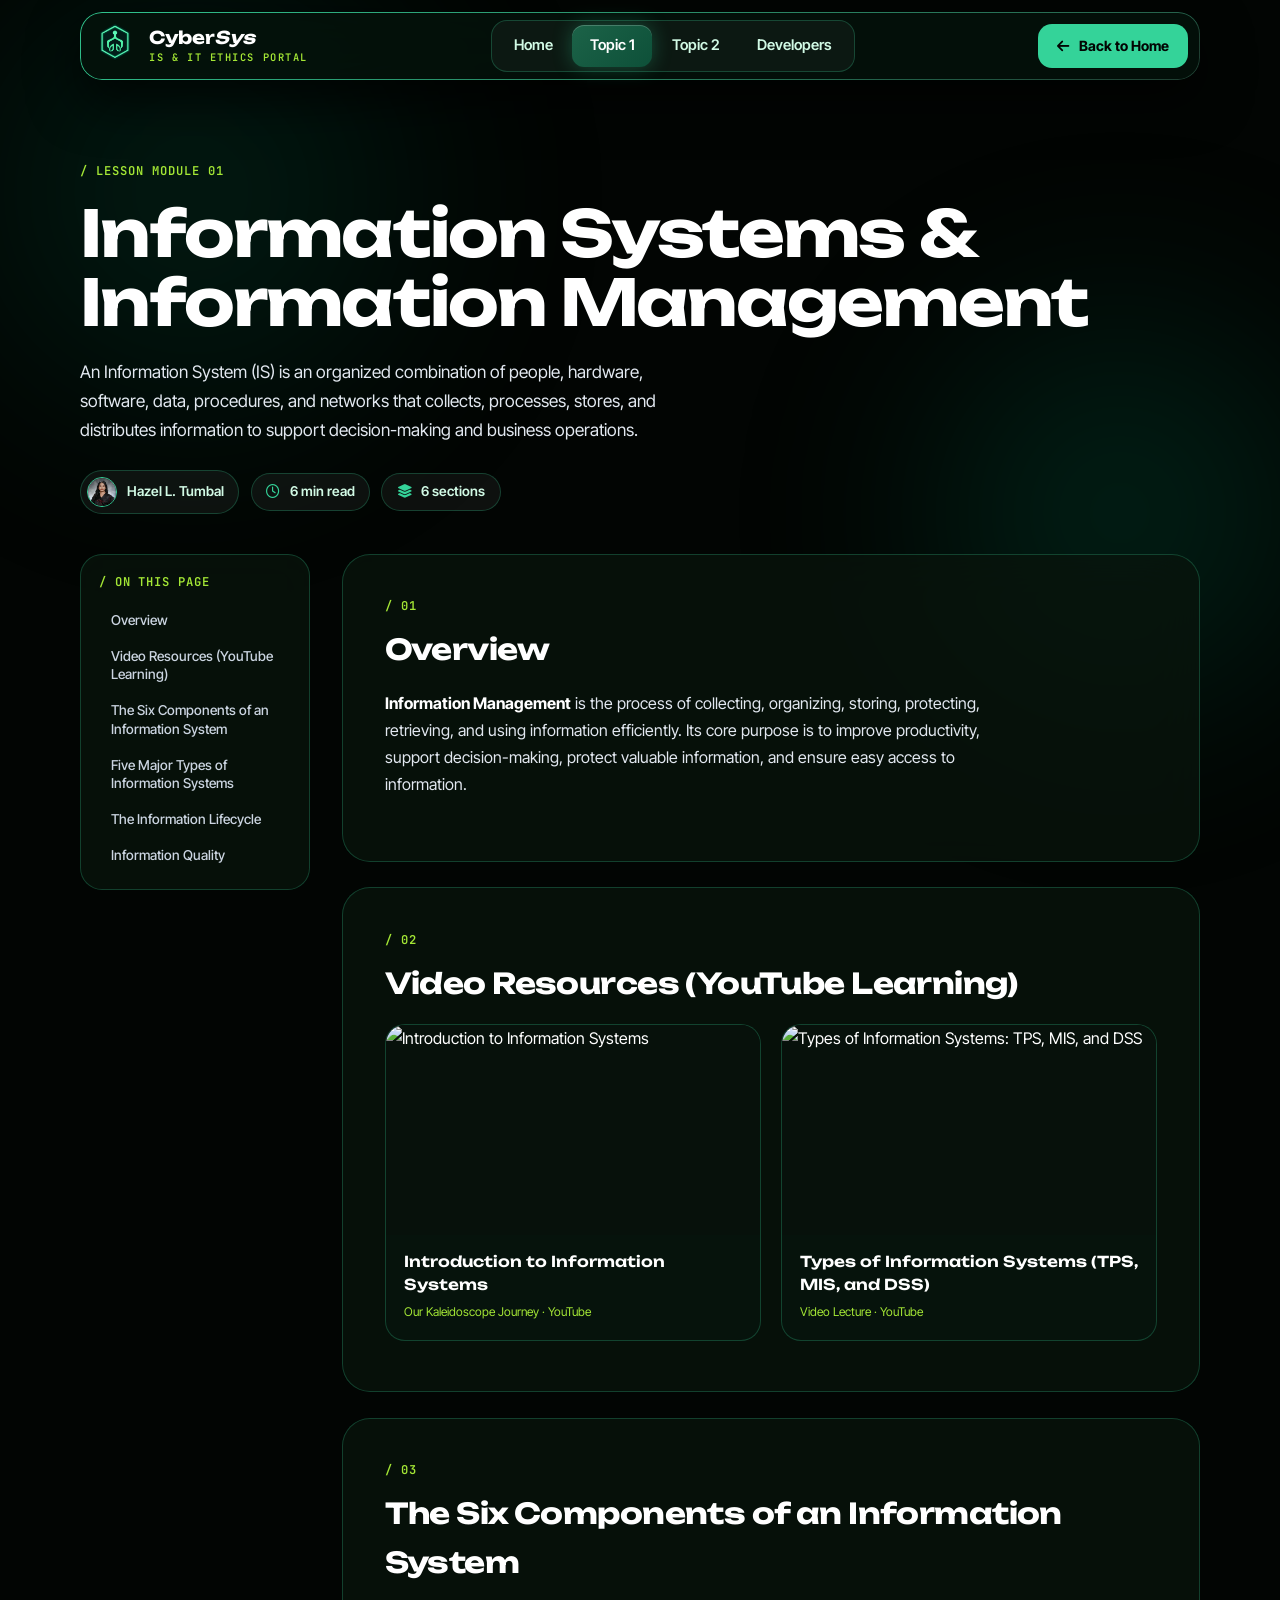
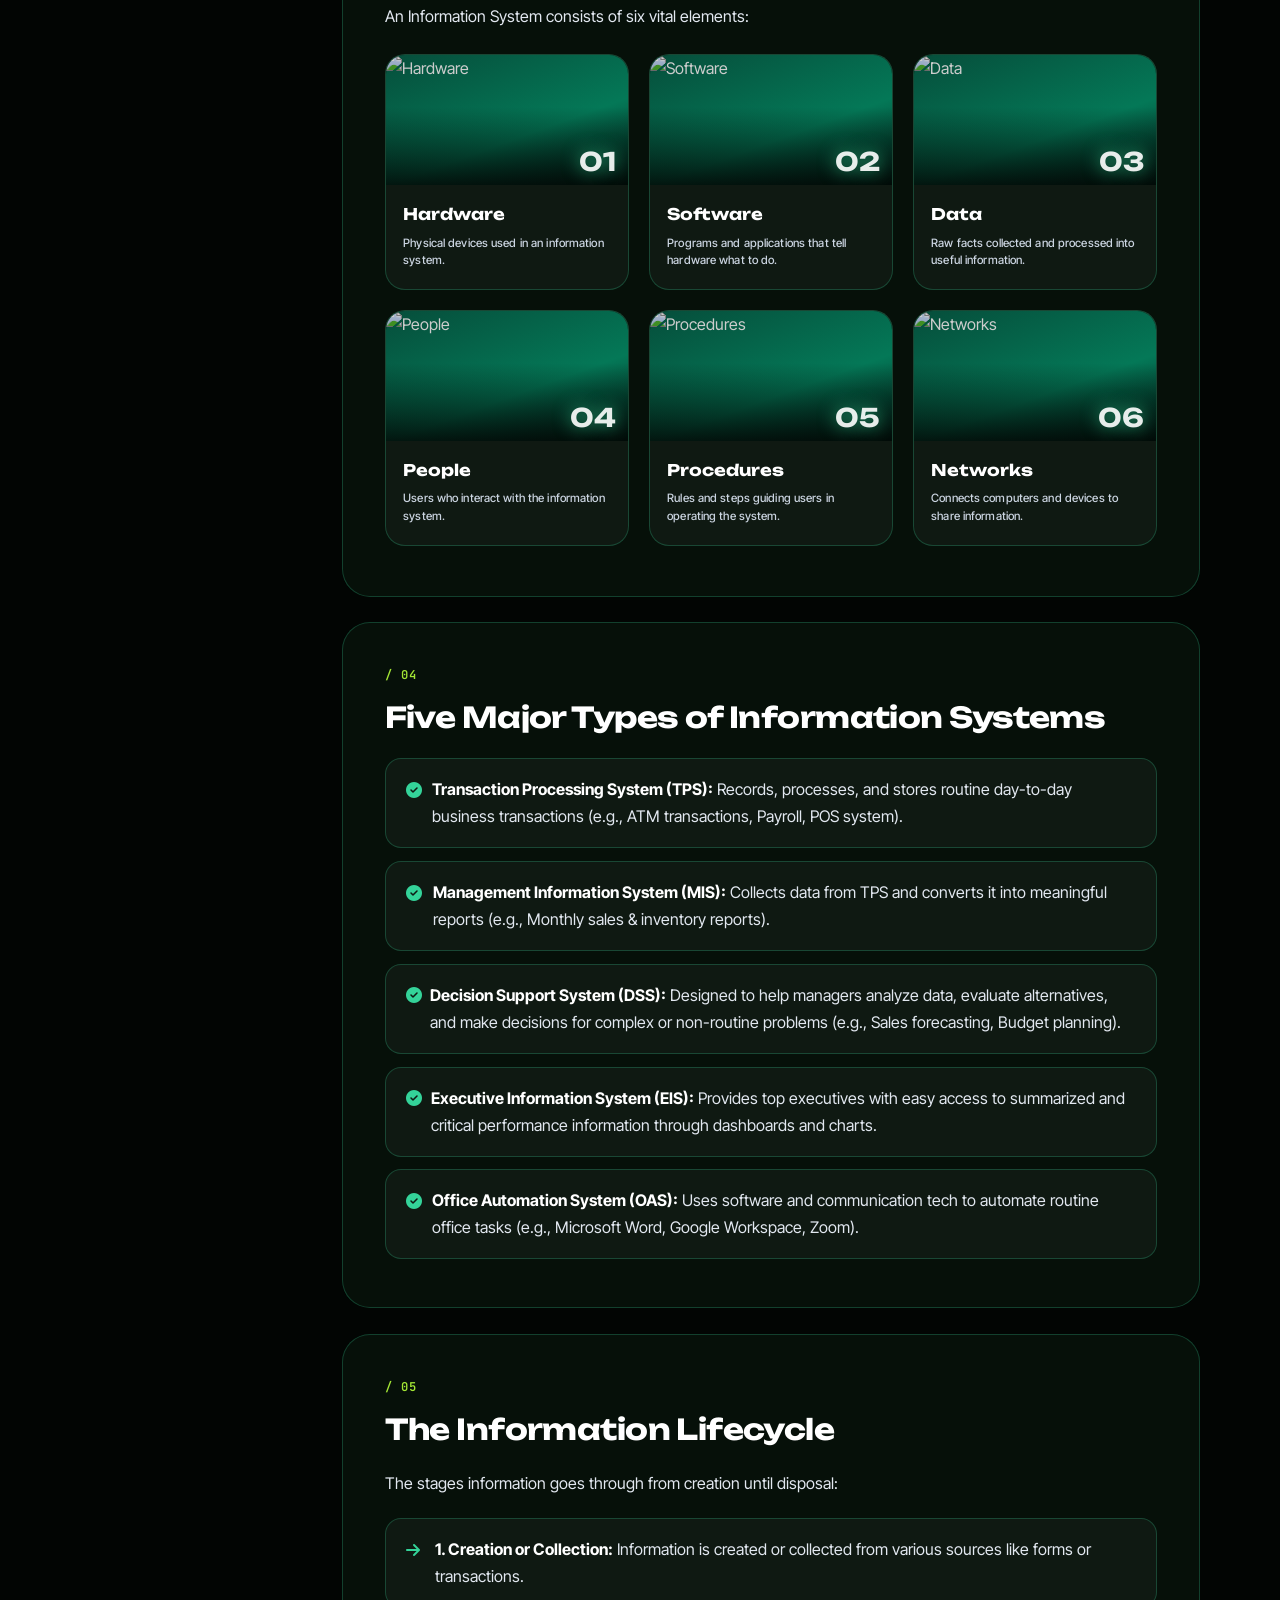
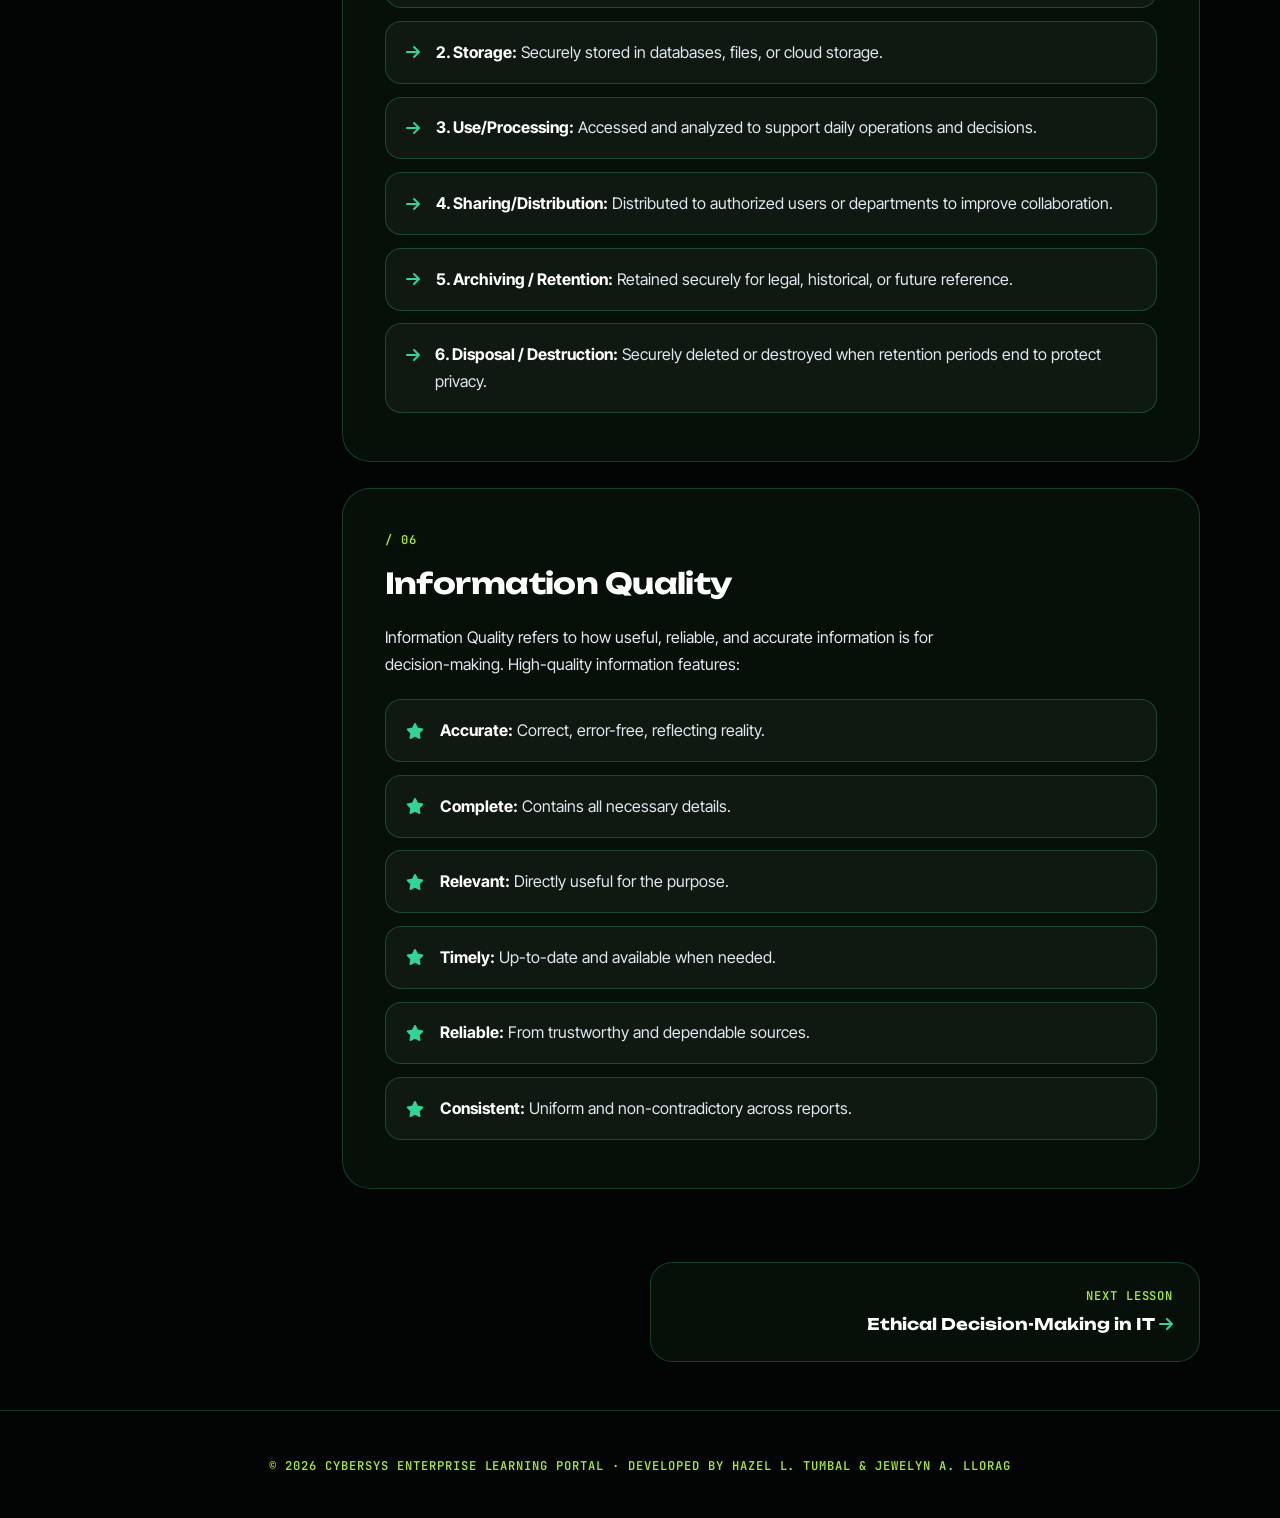
==== topic1.html @ 57023012 "Initial commit for Info It Ethics" ====
<!DOCTYPE html>
<html lang="en">
<head>
<meta charset="UTF-8">
<meta name="viewport" content="width=device-width, initial-scale=1, viewport-fit=cover">
<meta name="theme-color" content="#020503">
<link rel="preconnect" href="https://fonts.googleapis.com">
<link rel="preconnect" href="https://fonts.gstatic.com" crossorigin>
<link rel="icon" type="image/svg+xml" href="images/logo.png">
<title>Topic 1: Information Systems &amp; Information Management - CyberSys Portal</title>
<link rel="stylesheet" href="https://cdnjs.cloudflare.com/ajax/libs/font-awesome/6.4.0/css/all.min.css">
<link href="https://fonts.googleapis.com/css2?family=Unbounded:wght@400;600;700&family=Inter+Tight:wght@400;500;600;700&family=JetBrains+Mono:wght@400;500&display=swap" rel="stylesheet">
<link rel="stylesheet" href="assets/lesson.css">
</head>
<body>
<canvas id="fx" aria-hidden="true"></canvas>
<div class="cursor-glow" id="cg" aria-hidden="true"></div><div class="blob b1"></div><div class="blob b2"></div>
<header class="nav" id="nav"><div class="bar">
  <a href="index.html" class="brand" aria-label="CyberSys home"><span class="mark"><img src="images/logo.png" alt="" width="42" height="42"></span><span class="bt"><b>Cyber<em>Sys</em></b><small>IS &amp; IT Ethics Portal</small></span></a>
  <button class="burger" id="burger" aria-label="Open menu" aria-expanded="false" aria-controls="links"><i class="fa-solid fa-bars"></i></button>
  <ul class="links" id="links">
    <li><a href="index.html">Home</a></li><li><a href="topic1.html" class="active">Topic 1</a></li><li><a href="topic2.html">Topic 2</a></li><li><a href="index.html#developers">Developers</a></li>
  </ul>
  <a href="index.html" class="cta"><i class="fa-solid fa-arrow-left"></i> Back to Home</a>
  <span class="prog" aria-hidden="true"><i id="prog"></i></span>
</div></header>
<section class="lhero"><div class="wrap">
  <span class="mono">/ Lesson Module 01</span>
  <h1 id="title">Information Systems &amp; Information Management</h1>
  <p class="lead fu">An Information System (IS) is an organized combination of people, hardware, software, data, procedures, and networks that collects, processes, stores, and distributes information to support decision-making and business operations.</p>
  <div class="chips fu"><span class="chip"><img src="images/mee.jpg" alt="Hazel L. Tumbal" decoding="async">Hazel L. Tumbal</span><span class="chip t"><i class="fa-regular fa-clock"></i> 6 min read</span><span class="chip t"><i class="fa-solid fa-layer-group"></i> 6 sections</span></div>
</div></section>
<main class="wrap layout">
  <nav class="toc" aria-label="On this page"><span class="mono">/ On this page</span><a href="#overview">Overview</a><a href="#video-resources-youtube-learning">Video Resources (YouTube Learning)</a><a href="#the-six-components-of-an-information-system">The Six Components of an Information System</a><a href="#five-major-types-of-information-systems">Five Major Types of Information Systems</a><a href="#the-information-lifecycle">The Information Lifecycle</a><a href="#information-quality">Information Quality</a></nav>
  <div>
<section class="glass sec" id="overview"><span class="mono">/ 01</span><h2>Overview</h2><p><strong>Information Management</strong> is the process of collecting, organizing, storing, protecting, retrieving, and using information efficiently. Its core purpose is to improve productivity, support decision-making, protect valuable information, and ensure easy access to information.</p></section>
<section class="glass sec" id="video-resources-youtube-learning"><span class="mono">/ 02</span><h2>Video Resources (YouTube Learning)</h2>
   

<div class="video-grid">

  <a class="video-card"
     href="https://www.youtube.com/watch?v=g8059-8QDNk"
     target="_blank"
     rel="noopener noreferrer">

    <div class="video-thumbnail">
      <img
        src="https://img.youtube.com/vi/g8059-8QDNk/hqdefault.jpg"
        alt="Introduction to Information Systems"
        loading="lazy">

      <span class="video-play">
        <i class="fa-brands fa-youtube"></i>
      </span>
    </div>

    <div class="video-info">
      <h3>Introduction to Information Systems</h3>
      <p>Our Kaleidoscope Journey · YouTube</p>
    </div>
  </a>

  <a class="video-card"
     href="https://www.youtube.com/watch?v=nQ4Q3iN7TMM"
     target="_blank"
     rel="noopener noreferrer">

    <div class="video-thumbnail">
      <img
        src="https://img.youtube.com/vi/nQ4Q3iN7TMM/hqdefault.jpg"
        alt="Types of Information Systems: TPS, MIS, and DSS"
        loading="lazy">

      <span class="video-play">
        <i class="fa-brands fa-youtube"></i>
      </span>
    </div>

    <div class="video-info">
      <h3>Types of Information Systems (TPS, MIS, and DSS)</h3>
      <p>Video Lecture · YouTube</p>
    </div>
  </a>

</div>



    </section>
<section class="glass sec" id="the-six-components-of-an-information-system"><span class="mono">/ 03</span><h2>The Six Components of an Information System</h2>
    <p>An Information System consists of six vital elements:</p>
    
    <div class="showcase">
      <div class="rotate-card">
        <div class="ci"><img src="https://images.unsplash.com/photo-1518770660439-4636190af475?w=500&auto=format&fit=crop&q=60" alt="Hardware" loading="lazy"><span class="num">01</span></div><h4>Hardware</h4>
        <p class="mono">Physical devices used in an information system.</p>
      </div>
      <div class="rotate-card">
        <div class="ci"><img src="https://images.unsplash.com/photo-1555066931-4365d14bab8c?w=500&auto=format&fit=crop&q=60" alt="Software" loading="lazy"><span class="num">02</span></div><h4>Software</h4>
        <p class="mono">Programs and applications that tell hardware what to do.</p>
      </div>
      <div class="rotate-card">
        <div class="ci"><img src="https://images.unsplash.com/photo-1551288049-bebda4e38f71?w=500&auto=format&fit=crop&q=60" alt="Data" loading="lazy"><span class="num">03</span></div><h4>Data</h4>
        <p class="mono">Raw facts collected and processed into useful information.</p>
      </div>
      <div class="rotate-card">
        <div class="ci"><img src="https://images.unsplash.com/photo-1522071820081-009f0129c71c?w=500&auto=format&fit=crop&q=60" alt="People" loading="lazy"><span class="num">04</span></div><h4>People</h4>
        <p class="mono">Users who interact with the information system.</p>
      </div>
      <div class="rotate-card">
        <div class="ci"><img src="https://images.unsplash.com/photo-1454165804606-c3d57bc86b40?w=500&auto=format&fit=crop&q=60" alt="Procedures" loading="lazy"><span class="num">05</span></div><h4>Procedures</h4>
        <p class="mono">Rules and steps guiding users in operating the system.</p>
      </div>
      <div class="rotate-card">
        <div class="ci"><img src="https://images.unsplash.com/photo-1544197150-b99a580bb7a8?w=500&auto=format&fit=crop&q=60" alt="Networks" loading="lazy"><span class="num">06</span></div><h4>Networks</h4>
        <p class="mono">Connects computers and devices to share information.</p>
      </div>
    </div>

    </section>
<section class="glass sec" id="five-major-types-of-information-systems"><span class="mono">/ 04</span><h2>Five Major Types of Information Systems</h2>
    <ul class="points">
      <li><i class="fa-solid fa-circle-check"></i><span><strong>Transaction Processing System (TPS):</strong> Records, processes, and stores routine day-to-day business transactions (e.g., ATM transactions, Payroll, POS system).</span></li>
      <li><i class="fa-solid fa-circle-check"></i><span><strong>Management Information System (MIS):</strong> Collects data from TPS and converts it into meaningful reports (e.g., Monthly sales &amp; inventory reports).</span></li>
      <li><i class="fa-solid fa-circle-check"></i><span><strong>Decision Support System (DSS):</strong> Designed to help managers analyze data, evaluate alternatives, and make decisions for complex or non-routine problems (e.g., Sales forecasting, Budget planning).</span></li>
      <li><i class="fa-solid fa-circle-check"></i><span><strong>Executive Information System (EIS):</strong> Provides top executives with easy access to summarized and critical performance information through dashboards and charts.</span></li>
      <li><i class="fa-solid fa-circle-check"></i><span><strong>Office Automation System (OAS):</strong> Uses software and communication tech to automate routine office tasks (e.g., Microsoft Word, Google Workspace, Zoom).</span></li>
    </ul>

    </section>
<section class="glass sec" id="the-information-lifecycle"><span class="mono">/ 05</span><h2>The Information Lifecycle</h2>
    <p>The stages information goes through from creation until disposal:</p>
    <ul class="points">
      <li><i class="fa-solid fa-arrow-right"></i><span><strong>1. Creation or Collection:</strong> Information is created or collected from various sources like forms or transactions.</span></li>
      <li><i class="fa-solid fa-arrow-right"></i><span><strong>2. Storage:</strong> Securely stored in databases, files, or cloud storage.</span></li>
      <li><i class="fa-solid fa-arrow-right"></i><span><strong>3. Use/Processing:</strong> Accessed and analyzed to support daily operations and decisions.</span></li>
      <li><i class="fa-solid fa-arrow-right"></i><span><strong>4. Sharing/Distribution:</strong> Distributed to authorized users or departments to improve collaboration.</span></li>
      <li><i class="fa-solid fa-arrow-right"></i><span><strong>5. Archiving / Retention:</strong> Retained securely for legal, historical, or future reference.</span></li>
      <li><i class="fa-solid fa-arrow-right"></i><span><strong>6. Disposal / Destruction:</strong> Securely deleted or destroyed when retention periods end to protect privacy.</span></li>
    </ul>

    </section>
<section class="glass sec" id="information-quality"><span class="mono">/ 06</span><h2>Information Quality</h2>
    <p>Information Quality refers to how useful, reliable, and accurate information is for decision-making. High-quality information features:</p>
    <ul class="points">
      <li><i class="fa-solid fa-star"></i><span><strong>Accurate:</strong> Correct, error-free, reflecting reality.</span></li>
      <li><i class="fa-solid fa-star"></i><span><strong>Complete:</strong> Contains all necessary details.</span></li>
      <li><i class="fa-solid fa-star"></i><span><strong>Relevant:</strong> Directly useful for the purpose.</span></li>
      <li><i class="fa-solid fa-star"></i><span><strong>Timely:</strong> Up-to-date and available when needed.</span></li>
      <li><i class="fa-solid fa-star"></i><span><strong>Reliable:</strong> From trustworthy and dependable sources.</span></li>
      <li><i class="fa-solid fa-star"></i><span><strong>Consistent:</strong> Uniform and non-contradictory across reports.</span></li>
    </ul>
  </section>
  </div>
</main>
<div class="wrap pager"><span></span><a class="pg next" href="topic2.html"><span class="mono">Next lesson</span><b>Ethical Decision-Making in IT <i class="fa-solid fa-arrow-right"></i></b></a></div>
<footer><span class="mono">© 2026 CyberSys Enterprise Learning Portal · Developed by Hazel L. Tumbal &amp; Jewelyn A. Llorag</span></footer>
<button class="top" id="top" aria-label="Back to top"><i class="fa-solid fa-arrow-up"></i></button>
<script src="assets/lesson.js"></script>
</body>
</html>
---- assets/lesson.css ----
:root{--bg:#020503;--glass:rgba(8,20,13,.75);--glass-2:rgba(255,255,255,.05);--neon:#34d399;--emerald:#10b981;--muted:#a3e635;--line:rgba(52,211,153,.25);
--ease:cubic-bezier(.22,1,.36,1);--spring:cubic-bezier(.34,1.56,.64,1);--display:'Unbounded','Inter Tight',system-ui,sans-serif;--sans:'Inter Tight',system-ui,sans-serif;--mono:'JetBrains Mono',ui-monospace,monospace}
*{margin:0;padding:0;box-sizing:border-box}
html{scroll-behavior:smooth;scroll-padding-top:100px;-webkit-text-size-adjust:100%}
body{background:var(--bg);color:#fff;font-family:var(--sans);line-height:1.7;overflow-x:hidden}
a{color:inherit}:focus-visible{outline:2px solid var(--neon);outline-offset:3px;border-radius:8px}
.wrap{width:min(1120px,100% - 2.5rem);margin-inline:auto}
.mono{font-family:var(--mono);font-size:.76rem;letter-spacing:.08em;text-transform:uppercase;color:var(--muted);font-weight:600}
#fx{position:fixed;inset:0;width:100%;height:100%;z-index:-2;pointer-events:none}
.blob{position:fixed;z-index:-1;pointer-events:none;filter:blur(90px);opacity:.3;will-change:transform;animation:morph 16s ease-in-out infinite alternate}
.b1{width:50vmax;height:50vmax;left:-10vmax;top:-10vmax;background:radial-gradient(circle,#065f46,transparent 70%)}
.b2{width:45vmax;height:45vmax;right:-10vmax;top:25vh;background:radial-gradient(circle,#047857,transparent 70%);animation-delay:-6s}
@keyframes morph{0%{border-radius:40% 60% 50% 50%/40% 50% 60% 50%}100%{border-radius:60% 40% 40% 60%/50% 60% 50% 50%;transform:translate(3vmax,4vmax) rotate(30deg)}}
.cursor-glow{position:fixed;left:0;top:0;width:520px;height:520px;margin:-260px 0 0 -260px;z-index:-1;pointer-events:none;border-radius:50%;background:radial-gradient(circle,rgba(52,211,153,.13),transparent 65%);transform:translate3d(-999px,-999px,0)}
/* nav */
.nav{position:fixed;top:calc(12px + env(safe-area-inset-top,0));left:0;right:0;z-index:1000;transition:transform .6s var(--ease)}
.nav.hide{transform:translateY(-140%)}
.bar{position:relative;width:min(1120px,100% - 1.5rem);margin-inline:auto;height:68px;display:flex;align-items:center;justify-content:space-between;gap:1rem;padding:0 .75rem 0 .9rem;background:rgba(4,18,11,.85);backdrop-filter:blur(24px) saturate(1.8);-webkit-backdrop-filter:blur(24px) saturate(1.8);border-radius:22px;box-shadow:0 20px 50px rgba(0,0,0,.7),inset 0 1px 0 rgba(52,211,153,.2);animation:barIn 1s var(--ease) both;transition:height .45s var(--ease),width .5s var(--ease)}
.nav.scrolled .bar{height:58px;width:min(1000px,100% - 1.5rem)}
@keyframes barIn{from{opacity:0;transform:translateY(-30px) scale(.97)}}
.bar::before{content:"";position:absolute;inset:0;border-radius:inherit;padding:1px;pointer-events:none;background:linear-gradient(120deg,rgba(52,211,153,.9),rgba(255,255,255,.1) 40%,rgba(16,185,129,.9),rgba(255,255,255,.1) 80%,rgba(52,211,153,.9));background-size:300% 100%;animation:edge 8s linear infinite;-webkit-mask:linear-gradient(#000 0 0) content-box,linear-gradient(#000 0 0);-webkit-mask-composite:xor;mask-composite:exclude}
@keyframes edge{to{background-position:300% 0}}
.brand{display:flex;align-items:center;gap:.8rem;text-decoration:none}
.brand i{position:relative;display:grid;place-items:center;width:42px;height:42px;border-radius:14px;background:linear-gradient(135deg,#059669,#10b981);box-shadow:0 0 25px rgba(16,185,129,.6)}
.brand i::after{content:"";position:absolute;inset:-4px;border-radius:17px;border:1px solid rgba(52,211,153,.6);animation:ping 2.8s var(--ease) infinite}
@keyframes ping{0%{opacity:.8;transform:scale(.9)}100%{opacity:0;transform:scale(1.35)}}
.bt{display:grid;line-height:1.1}.bt b{font-family:var(--display);font-size:1.1rem;letter-spacing:-.02em}
.bt small{font:600 .65rem var(--mono);letter-spacing:.15em;text-transform:uppercase;color:var(--muted);margin-top:3px}
.links{display:flex;gap:2px;list-style:none;padding:4px;border-radius:16px;background:rgba(255,255,255,.04);border:1px solid var(--line)}
.links a{display:block;padding:.5rem 1.1rem;border-radius:12px;text-decoration:none;color:#d1fae5;font-size:.92rem;font-weight:600;transition:all .3s var(--ease)}
.links a:hover{color:#fff;background:rgba(52,211,153,.12)}
.links a.active{color:#fff;background:linear-gradient(135deg,rgba(52,211,153,.4),rgba(16,185,129,.35));box-shadow:0 0 20px rgba(52,211,153,.3),inset 0 1px 0 rgba(255,255,255,.2)}
.cta{position:relative;overflow:hidden;display:inline-flex;align-items:center;gap:.6rem;padding:.65rem 1.2rem;border-radius:14px;background:var(--neon);color:#020503;text-decoration:none;font-weight:700;font-size:.88rem;transition:transform .4s var(--ease),box-shadow .3s}
.cta:hover{box-shadow:0 8px 30px rgba(52,211,153,.5)}.cta i{transition:transform .35s var(--ease)}.cta:hover i{transform:translateX(-4px)}
.burger{display:none;width:44px;height:44px;border-radius:14px;border:1px solid var(--line);background:rgba(255,255,255,.05);color:#fff;cursor:pointer}
.prog{position:absolute;left:24px;right:24px;bottom:0;height:2px;overflow:hidden;pointer-events:none}
.prog i{display:block;height:100%;transform-origin:left;transform:scaleX(0);background:linear-gradient(90deg,#059669,#34d399)}
/* hero */
.lhero{padding:calc(68px + 5.5rem) 0 2.5rem}
.lhero h1{font-family:var(--display);font-weight:700;font-size:clamp(2rem,5.2vw,4rem);line-height:1.08;letter-spacing:-.03em;margin:1rem 0 1.2rem;max-width:20ch}
.w{display:inline-block;overflow:hidden;vertical-align:bottom;padding-bottom:.12em;margin-bottom:-.12em}
.w>span{display:inline-block;transform:translateY(115%) rotate(4deg);opacity:0;animation:wUp 1.1s var(--ease) forwards;animation-delay:calc(var(--i)*.07s + .2s)}
@keyframes wUp{to{transform:none;opacity:1}}
.lhero h1 .w:nth-last-child(-n+6)>span{background:linear-gradient(100deg,#fff,#a7f3d0 50%,#34d399);-webkit-background-clip:text;background-clip:text;color:transparent}
.lead{color:#e2e8f0;max-width:62ch;font-size:1.08rem;margin-bottom:1.6rem}
.fu{animation:fadeUp 1.1s var(--ease) both;animation-delay:.6s}
@keyframes fadeUp{from{opacity:0;transform:translateY(24px);filter:blur(6px)}}
.chips{display:flex;flex-wrap:wrap;gap:.7rem;align-items:center}
.chip{display:inline-flex;align-items:center;gap:.6rem;padding:.35rem .9rem .35rem .4rem;border-radius:99px;background:var(--glass-2);border:1px solid var(--line);font-size:.85rem;font-weight:600;color:#d1fae5}
.chip img{width:30px;height:30px;border-radius:50%;object-fit:cover;object-position:50% 15%;border:1px solid var(--neon)}
.chip.t{padding:.4rem .9rem}.chip i{color:var(--neon)}
/* layout */
.layout{display:grid;grid-template-columns:230px 1fr;gap:2rem;align-items:start;padding-bottom:3rem}
.toc{position:sticky;top:96px;display:grid;gap:.2rem;padding:1.1rem;border-radius:22px;background:var(--glass);border:1px solid var(--line);backdrop-filter:blur(20px);-webkit-backdrop-filter:blur(20px)}
.toc .mono{margin-bottom:.5rem}
.toc a{display:block;position:relative;padding:.45rem .8rem;border-radius:10px;text-decoration:none;color:#cbd5e1;font-size:.85rem;font-weight:500;line-height:1.35;transition:all .35s var(--ease)}
.toc a:hover{color:#fff;background:rgba(255,255,255,.05)}
.toc a.on{color:#fff;background:rgba(52,211,153,.14);padding-left:1.1rem}
.toc a.on::before{content:"";position:absolute;left:.45rem;top:50%;width:4px;height:4px;border-radius:50%;background:var(--neon);box-shadow:0 0 8px var(--neon);transform:translateY(-50%)}
.glass{position:relative;background:var(--glass);border:1px solid var(--line);backdrop-filter:blur(24px);-webkit-backdrop-filter:blur(24px);overflow:hidden;border-radius:28px;transition:border-color .5s,box-shadow .5s,opacity 1s var(--ease),transform 1s var(--ease),filter .9s var(--ease)}
.glass::before{content:"";position:absolute;inset:0;pointer-events:none;opacity:0;transition:opacity .3s;background:radial-gradient(450px circle at var(--mx,50%) var(--my,50%),rgba(52,211,153,.14),transparent 65%)}
.glass:hover::before{opacity:1}.glass:hover{border-color:rgba(52,211,153,.45)}
.sec{padding:clamp(1.4rem,3.5vw,2.6rem);margin-bottom:1.6rem}
.sec>.mono{display:block;margin-bottom:.5rem}
.sec h2{font-family:var(--display);font-size:clamp(1.25rem,2.6vw,1.8rem);letter-spacing:-.02em;margin-bottom:1rem}
.sec p{color:#e2e8f0;margin-bottom:1.3rem;max-width:68ch}.sec p strong{color:#fff}
/* cards */
.showcase{display:grid;grid-template-columns:repeat(auto-fit,minmax(min(100%,210px),1fr));gap:1.2rem;margin:1.5rem 0 .5rem;perspective:1100px}
.rotate-card{position:relative;overflow:hidden;border-radius:20px;background:rgba(255,255,255,.04);border:1px solid var(--line);padding:0 0 1.2rem;text-align:left;transform:rotateX(var(--rx,0)) rotateY(var(--ry,0));transition:transform .5s var(--ease),border-color .4s,box-shadow .5s,opacity 1s var(--ease),filter .9s var(--ease)}
.rotate-card.tilting{transition:transform .08s linear,border-color .4s}
.rotate-card:hover{border-color:var(--neon);box-shadow:0 25px 50px rgba(0,0,0,.5),0 0 40px rgba(52,211,153,.14)}
.rotate-card::after{content:"";position:absolute;inset:0;pointer-events:none;opacity:0;transition:opacity .4s;background:radial-gradient(300px circle at var(--gx,50%) var(--gy,30%),rgba(255,255,255,.14),transparent 60%)}
.rotate-card:hover::after{opacity:1}
.ci{position:relative;height:130px;overflow:hidden;background:linear-gradient(160deg,#064e3b,#047857 60%,#022c22)}
.ci img{width:100%;height:100%;object-fit:cover;filter:saturate(1.15) brightness(.8);transition:transform 1.2s var(--ease)}
.rotate-card:hover .ci img{transform:scale(1.12)}
.ci::after{content:"";position:absolute;inset:0;background:linear-gradient(transparent 40%,rgba(2,5,3,.85))}
.num{position:absolute;z-index:2;right:12px;bottom:8px;font:700 1.6rem var(--display);color:rgba(255,255,255,.9);text-shadow:0 0 18px rgba(52,211,153,.8)}
.rotate-card h4{font-family:var(--display);font-size:1rem;margin:1rem 1.1rem .4rem;color:#fff}
.rotate-card p.mono{margin:0 1.1rem;font-size:.72rem!important;line-height:1.55;text-transform:none;letter-spacing:.01em;color:#cbd5e1;font-weight:500;font-family:var(--sans)}
/* list */
.points{list-style:none;display:grid;gap:.8rem;margin-bottom:.4rem;counter-reset:s}
.points li{display:flex;gap:1rem;padding:1.05rem 1.25rem;border-radius:16px;background:rgba(255,255,255,.04);border:1px solid var(--line);color:#e2e8f0;align-items:flex-start;transition:transform .4s var(--ease),border-color .3s,background .3s,opacity 1s var(--ease),filter .9s var(--ease)}
.points li.in:hover{transform:translateX(8px);border-color:var(--neon);background:rgba(52,211,153,.07)}
.points i{color:var(--neon);margin-top:.35rem;font-size:1rem}.points strong{color:#fff}
/* video */
.video-grid{display:grid;grid-template-columns:repeat(auto-fit,minmax(min(100%,300px),1fr));gap:1.3rem;margin:.5rem 0}
.video-wrap{position:relative;aspect-ratio:16/9;border-radius:20px;overflow:hidden;border:1px solid var(--line);background:#000;box-shadow:0 20px 50px rgba(0,0,0,.5);transition:transform .5s var(--ease),border-color .3s}
.video-wrap:hover{transform:translateY(-6px);border-color:var(--neon)}
.video-wrap iframe{position:absolute;inset:0;width:100%;height:100%;border:0}
/* pager */
.pager{display:grid;grid-template-columns:1fr 1fr;gap:1.2rem;margin-bottom:3rem}
.pg{display:flex;flex-direction:column;gap:.3rem;padding:1.4rem 1.6rem;border-radius:22px;text-decoration:none;background:var(--glass);border:1px solid var(--line);transition:transform .5s var(--ease),border-color .3s,box-shadow .4s}
.pg:hover{transform:translateY(-5px);border-color:var(--neon);box-shadow:0 20px 50px rgba(16,185,129,.14)}
.pg b{font-family:var(--display);font-size:1rem}.pg.next{text-align:right;align-items:flex-end}.pg i{color:var(--neon)}
footer{border-top:1px solid var(--line);text-align:center;padding:2.5rem 1.5rem;color:#94a3b8}
.top{position:fixed;right:max(1rem,env(safe-area-inset-right));bottom:max(1rem,env(safe-area-inset-bottom));width:48px;height:48px;border-radius:50%;border:1px solid var(--line);background:rgba(4,18,11,.9);color:var(--neon);cursor:pointer;opacity:0;transform:translateY(20px) scale(.8);pointer-events:none;transition:all .5s var(--spring);z-index:900}
.top.show{opacity:1;transform:none;pointer-events:auto}.top:hover{background:var(--neon);color:#020503}
.rv{opacity:0;transform:translateY(46px) scale(.97);filter:blur(8px);transition-delay:var(--d,0s)}
.rv.in{opacity:1;transform:none;filter:none}
.ripple{position:absolute;border-radius:50%;background:rgba(255,255,255,.35);transform:scale(0);animation:rip .8s ease-out forwards;pointer-events:none}
@keyframes rip{to{transform:scale(2.6);opacity:0}}
@media (max-width:1020px){.cta{display:none}}
@media (max-width:900px){.layout{grid-template-columns:1fr}.toc{position:static;display:flex;overflow-x:auto;gap:.4rem;padding:.7rem;scrollbar-width:none}.toc::-webkit-scrollbar{display:none}.toc .mono{display:none}.toc a{white-space:nowrap;flex:none}}
@media (max-width:860px){.burger{display:grid;place-items:center}.bt small{display:none}
.links{position:absolute;top:calc(100% + 10px);left:0;right:0;flex-direction:column;gap:4px;padding:.8rem;border-radius:20px;background:rgba(3,15,9,.98);opacity:0;visibility:hidden;transform:translateY(-8px);transition:.3s var(--ease)}
.links.open{opacity:1;visibility:visible;transform:none}.links a{padding:1rem}
.links li{opacity:0;transform:translateY(-10px);transition:all .5s var(--ease);transition-delay:calc(var(--i,0)*.05s)}.links.open li{opacity:1;transform:none}}
@media (max-width:560px){.pager{grid-template-columns:1fr}.pg.next{text-align:left;align-items:flex-start}.wrap{width:min(1120px,100% - 1.5rem)}.sec{border-radius:22px}.cursor-glow{display:none}}
@media (hover:none){.rotate-card{transform:none!important}.cursor-glow{display:none}}
@media (prefers-reduced-motion:reduce){*{animation:none!important;transition:none!important;scroll-behavior:auto!important}.rv,.w>span,.fu{opacity:1!important;transform:none!important;filter:none!important}}
/* scroll/overflow fix */
html{overflow-x:clip}
body{overflow-x:clip;min-height:100%}
.layout>*{min-width:0}
.toc{max-width:100%}
.sec,.showcase,.points li>*{min-width:0}
.points li span,.points li div{min-width:0;overflow-wrap:anywhere}

.video-wrap {
  position: relative;
  display: block;
  width: 100%;
  aspect-ratio: 16 / 9;
  overflow: hidden;
  border-radius: 20px;
  background: #0a1711;
  border: 1px solid rgba(34, 197, 94, 0.25);
  text-decoration: none;
}

.video-wrap img {
  display: block;
  width: 100%;
  height: 100%;
  object-fit: cover;
  transition: transform 0.3s ease;
}

.video-wrap:hover img {
  transform: scale(1.04);
}

.video-play {
  position: absolute;
  inset: 0;
  display: flex;
  align-items: center;
  justify-content: center;
  gap: 10px;
  background: rgba(0, 0, 0, 0.25);
  color: white;
  font-weight: 700;
  opacity: 0;
  transition: opacity 0.3s ease;
}

.video-wrap:hover .video-play,
.video-wrap:focus-visible .video-play {
  opacity: 1;
}

.video-play i {
  color: #ff3030;
  font-size: 28px;
}

@media (hover: none) {
  .video-play {
    opacity: 1;
    background: linear-gradient(
      transparent 40%,
      rgba(0, 0, 0, 0.75)
    );
    align-items: flex-end;
    padding-bottom: 16px;
  }
}


/* YouTube thumbnail cards — CyberSys theme */
.video-card {
  display: block;
  min-width: 0;
  overflow: hidden;
  color: #fff;
  text-decoration: none;
  background: rgba(8, 20, 13, 0.85);
  border: 1px solid var(--line);
  border-radius: 20px;
  transition: transform 0.35s var(--ease),
              border-color 0.35s ease,
              box-shadow 0.35s ease;
}

.video-card:hover {
  transform: translateY(-5px);
  border-color: var(--neon);
  box-shadow: 0 18px 40px rgba(0, 0, 0, 0.35),
              0 0 22px rgba(52, 211, 153, 0.08);
}

.video-thumbnail {
  position: relative;
  width: 100%;
  aspect-ratio: 16 / 9;
  overflow: hidden;
  background: #07110b;
}

.video-thumbnail img {
  display: block;
  width: 100%;
  height: 100%;
  object-fit: cover;
  transition: transform 0.4s ease;
}

.video-card:hover .video-thumbnail img {
  transform: scale(1.04);
}

.video-play {
  position: absolute;
  inset: 0;
  display: flex;
  align-items: center;
  justify-content: center;
  background: rgba(0, 0, 0, 0.12);
}

.video-play i {
  display: grid;
  place-items: center;
  width: 58px;
  height: 42px;
  border-radius: 12px;
  background: #ff0033;
  color: white;
  font-size: 24px;
  transition: background 0.3s ease,
              transform 0.3s ease;
}

.video-card:hover .video-play i {
  background: #cc0029;
  transform: scale(1.08);
}

.video-info {
  padding: 16px 18px 18px;
}

.video-info h3 {
  margin: 0 0 6px;
  color: #fff;
  font-family: var(--display);
  font-size: 15px;
  font-weight: 600;
  line-height: 1.5;
}

.video-info p {
  margin: 0;
  color: var(--muted);
  font-family: var(--sans);
  font-size: 12px;
}

@media (max-width: 768px) {
  .video-grid {
    grid-template-columns: 1fr;
  }
}

/* ======================================
   TOPIC 2 — VIDEO RESOURCES
   Independent styles; Topic 1 unaffected
====================================== */

.t2-video-grid {
  display: grid;
  grid-template-columns: repeat(2, minmax(0, 1fr));
  gap: 24px;
  margin-top: 24px;
  width: 100%;
}

.t2-video-card {
  min-width: 0;
  overflow: hidden;
  background: rgba(255, 255, 255, 0.035);
  border: 1px solid rgba(255, 255, 255, 0.12);
  border-radius: 18px;
  transition: border-color 0.25s ease,
              transform 0.25s ease;
}

.t2-video-card:hover {
  transform: translateY(-4px);
  border-color: #22c55e;
}

.t2-video-player {
  position: relative;
  width: 100%;
  aspect-ratio: 16 / 9;
  overflow: hidden;
  background: #000;
}

.t2-video-player iframe {
  position: absolute;
  inset: 0;
  display: block;
  width: 100%;
  height: 100%;
  border: 0;
}

.t2-video-info {
  padding: 18px;
}

.t2-video-info h3 {
  margin: 0 0 8px;
  color: #fff;
  font-size: 16px;
  line-height: 1.5;
}

.t2-video-info p {
  margin: 0;
  color: #9ca3af;
  font-size: 13px;
}

/* Topic 2 video mobile layout */
@media (max-width: 700px) {
  .t2-video-grid {
    grid-template-columns: minmax(0, 1fr);
    gap: 18px;
  }

  .t2-video-info {
    padding: 15px;
  }
}
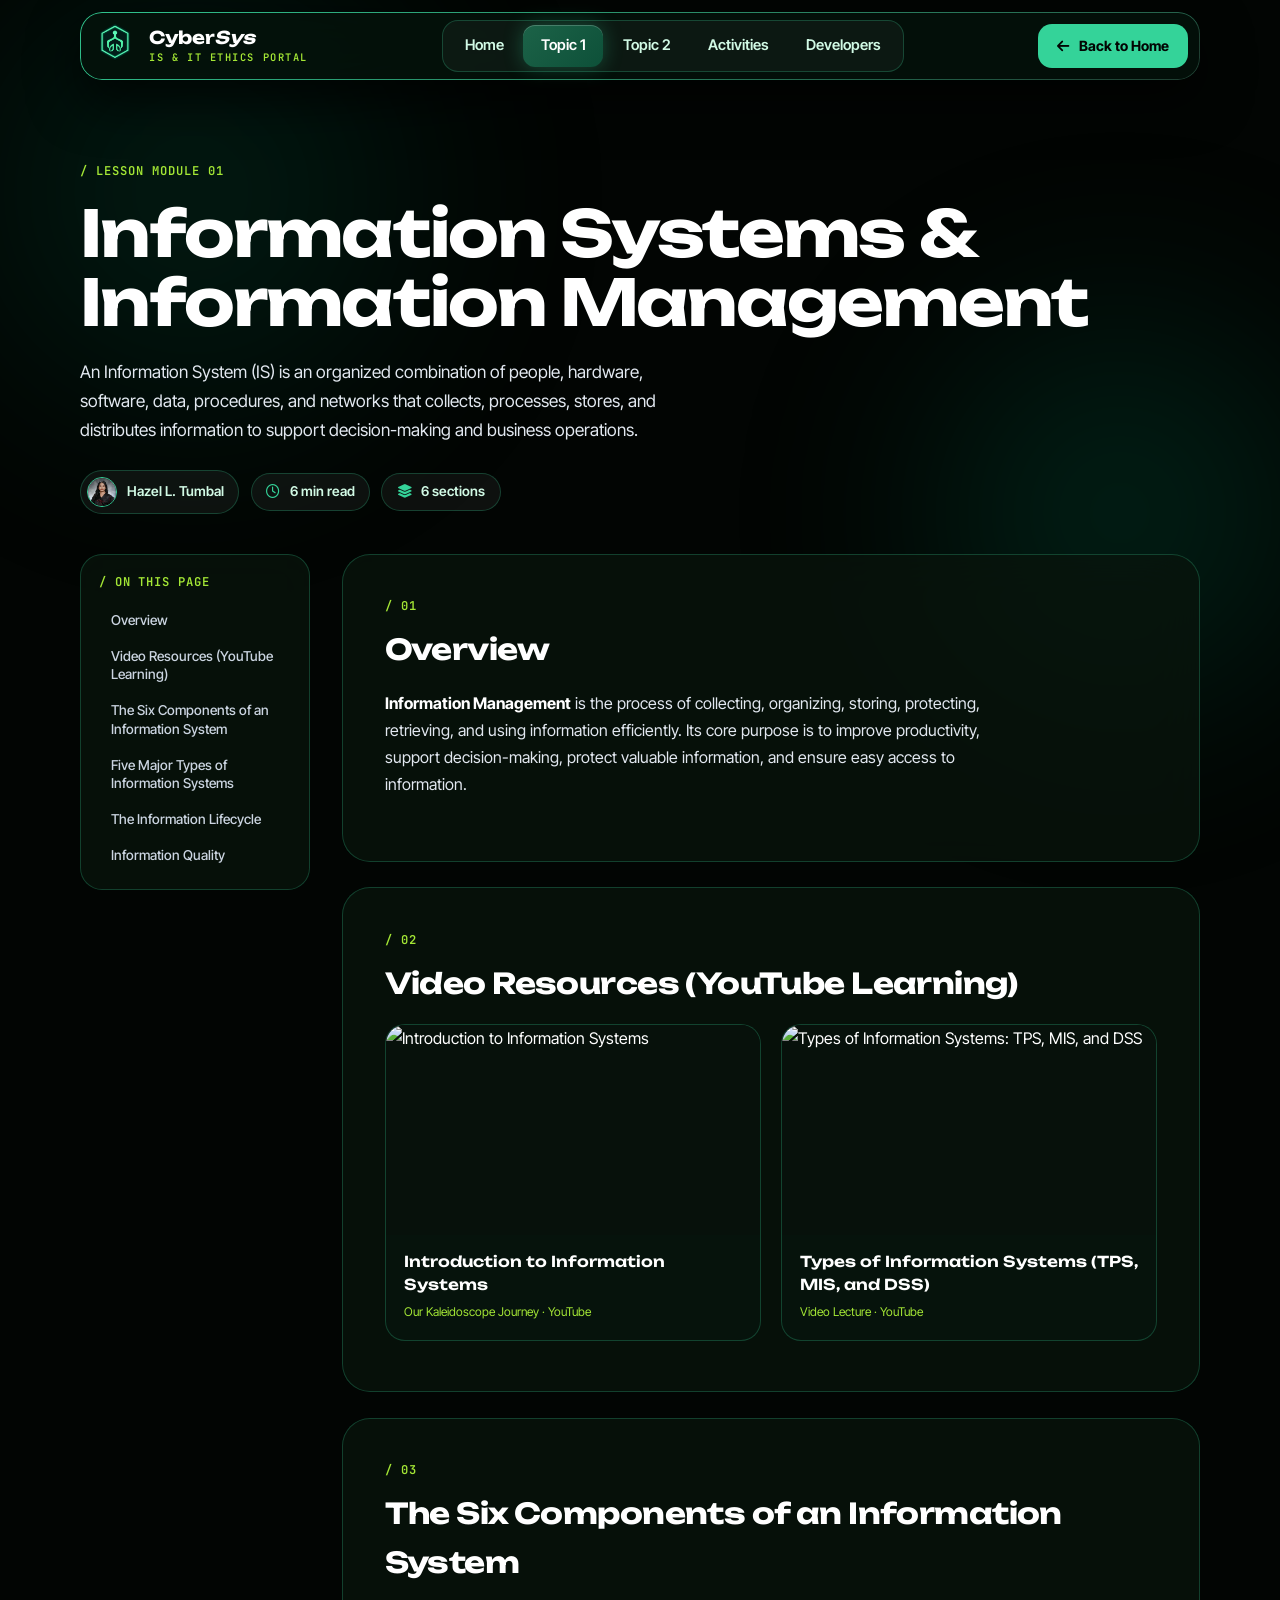
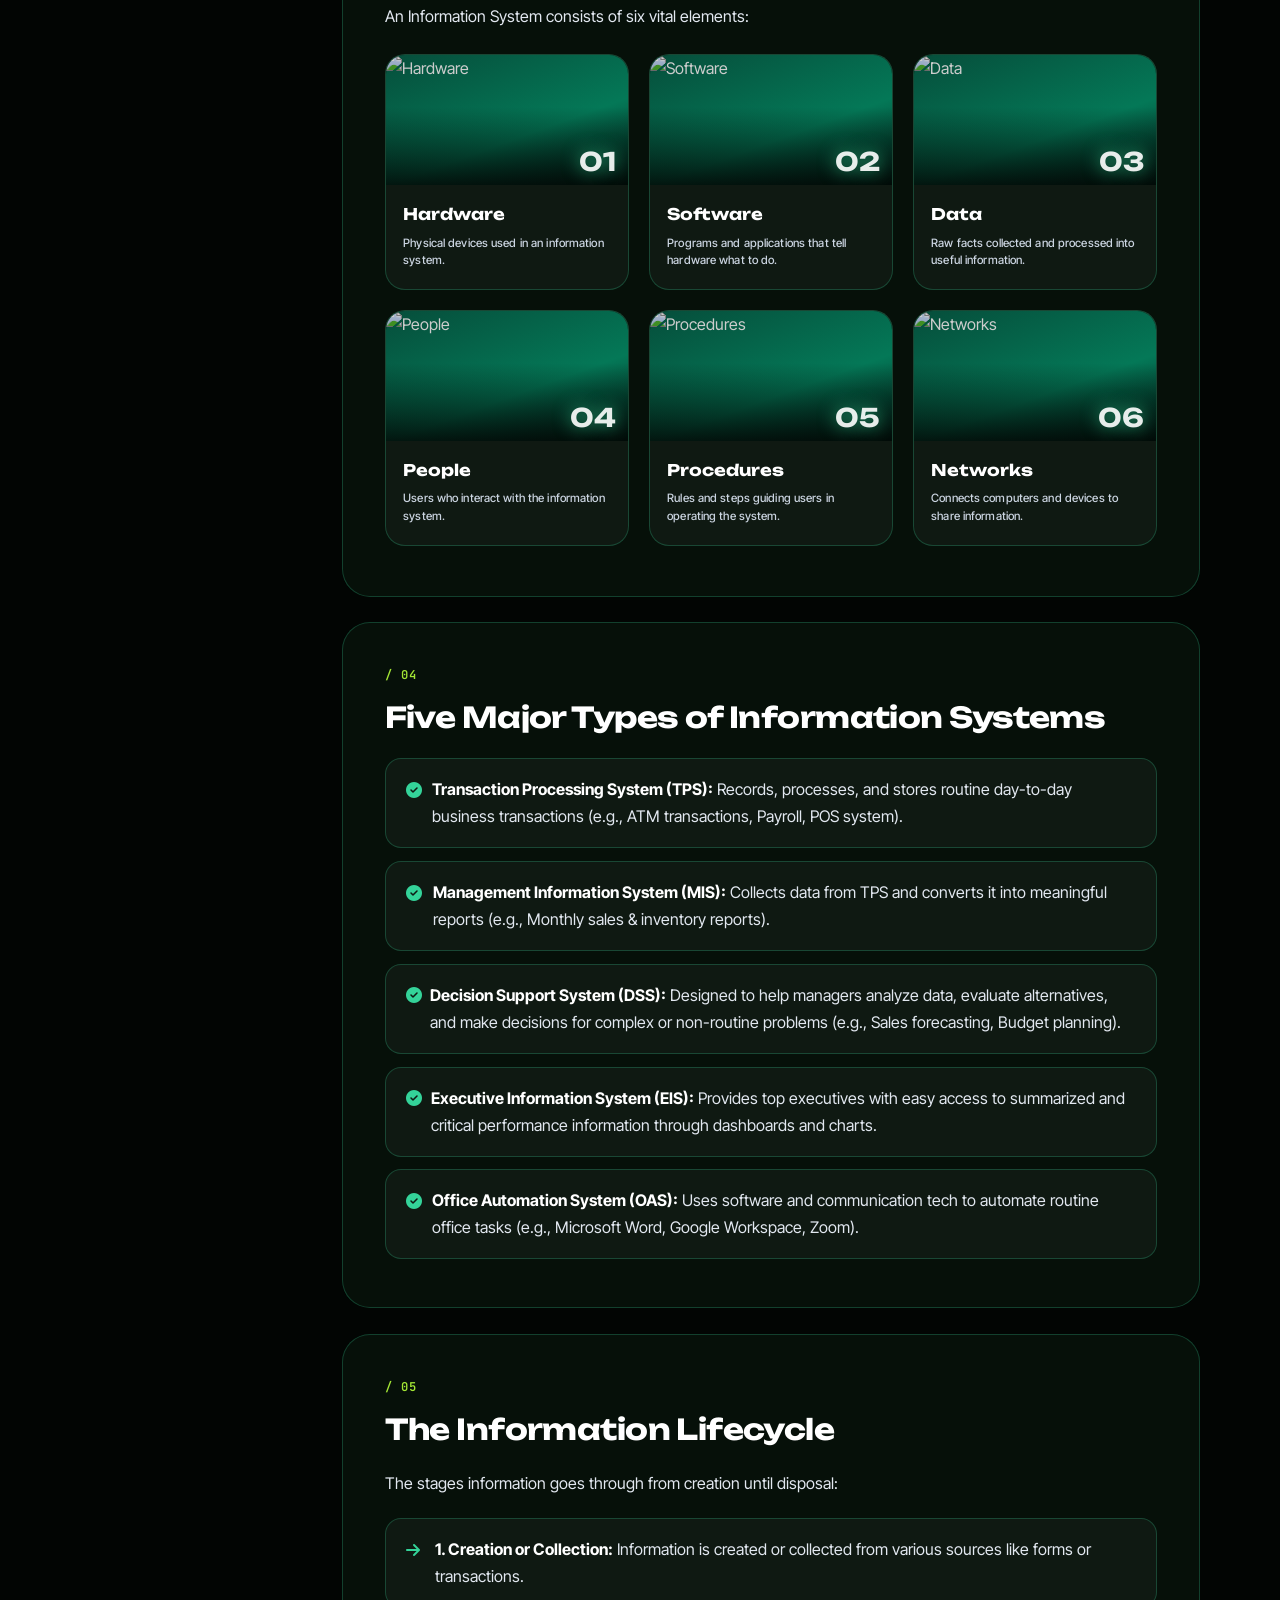
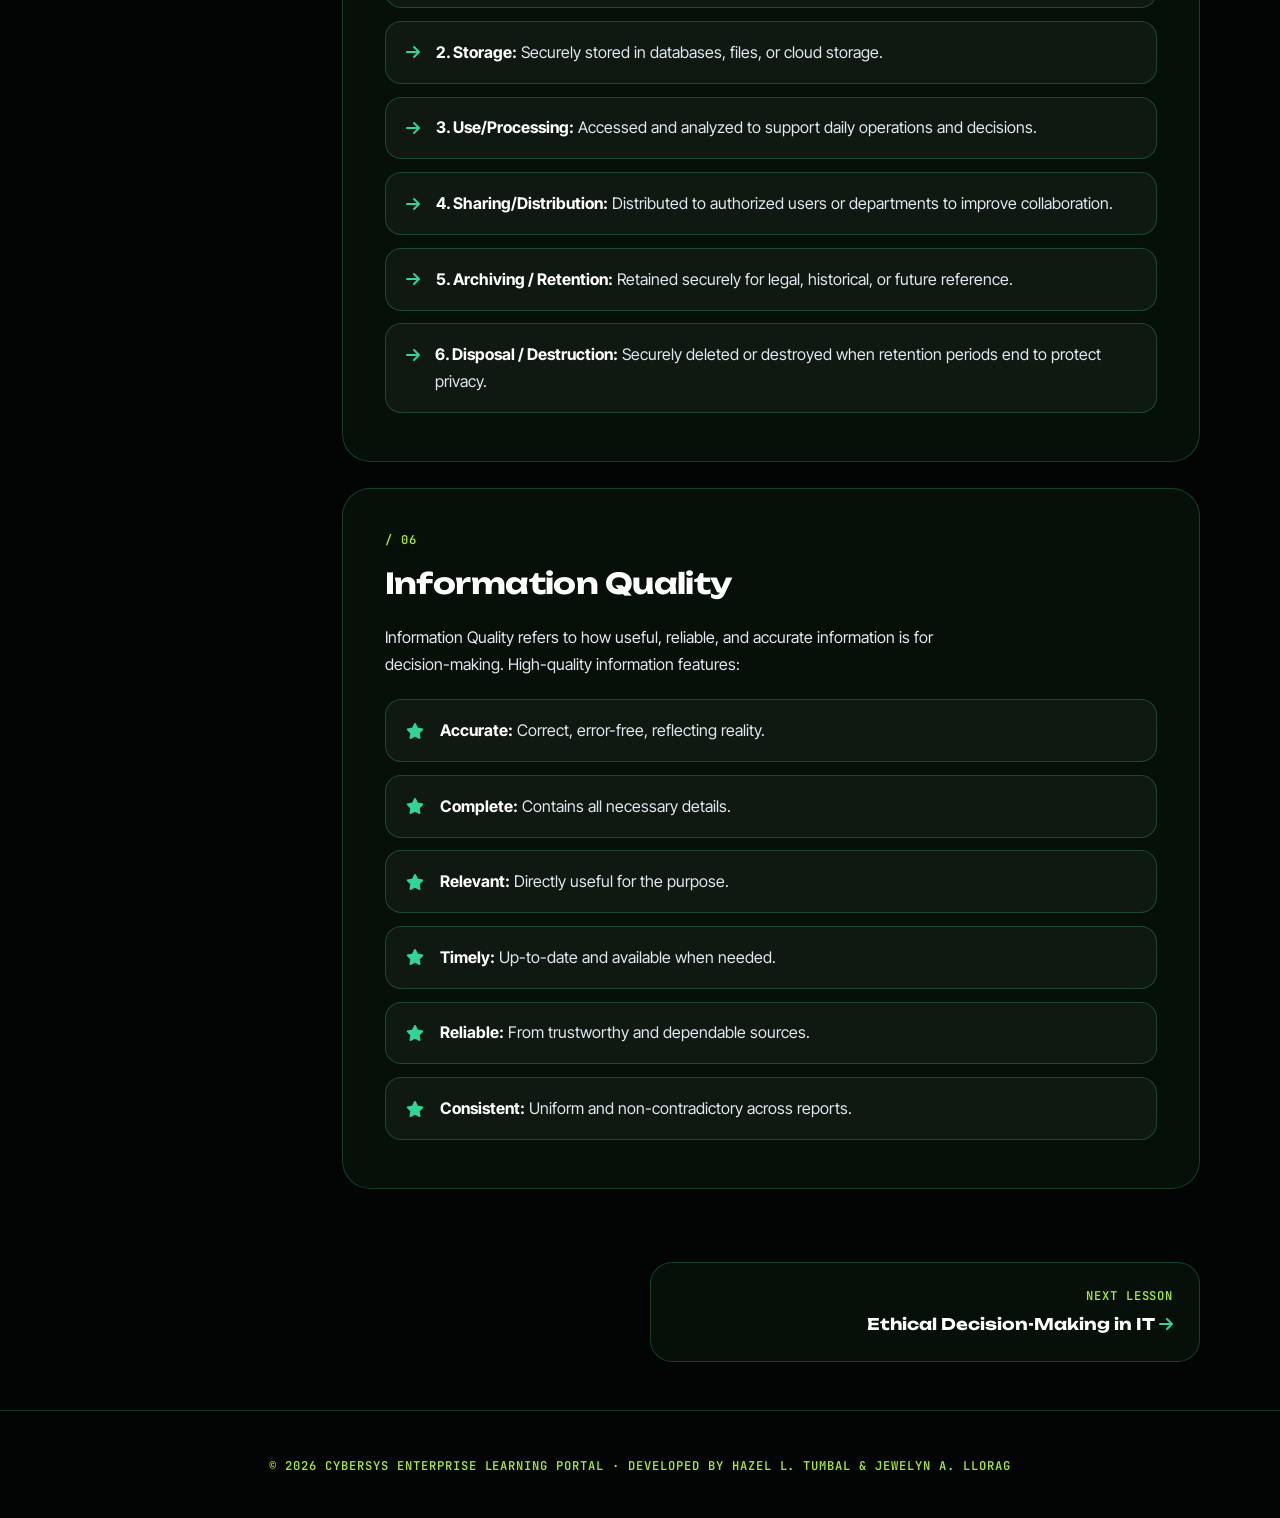
==== commit 46cf6b0a: "dfvsc" ====
--- a/topic1.html
+++ b/topic1.html
@@ -19,7 +19,11 @@
   <a href="index.html" class="brand" aria-label="CyberSys home"><span class="mark"><img src="images/logo.png" alt="" width="42" height="42"></span><span class="bt"><b>Cyber<em>Sys</em></b><small>IS &amp; IT Ethics Portal</small></span></a>
   <button class="burger" id="burger" aria-label="Open menu" aria-expanded="false" aria-controls="links"><i class="fa-solid fa-bars"></i></button>
   <ul class="links" id="links">
-    <li><a href="index.html">Home</a></li><li><a href="topic1.html" class="active">Topic 1</a></li><li><a href="topic2.html">Topic 2</a></li><li><a href="index.html#developers">Developers</a></li>
+    <li><a href="index.html">Home</a></li>
+    <li><a href="topic1.html" class="active">Topic 1</a></li>
+    <li><a href="topic2.html">Topic 2</a></li>
+    <li><a href="#quizzes">Activities</a></li>
+    <li><a href="index.html#developers">Developers</a></li>
   </ul>
   <a href="index.html" class="cta"><i class="fa-solid fa-arrow-left"></i> Back to Home</a>
   <span class="prog" aria-hidden="true"><i id="prog"></i></span>
